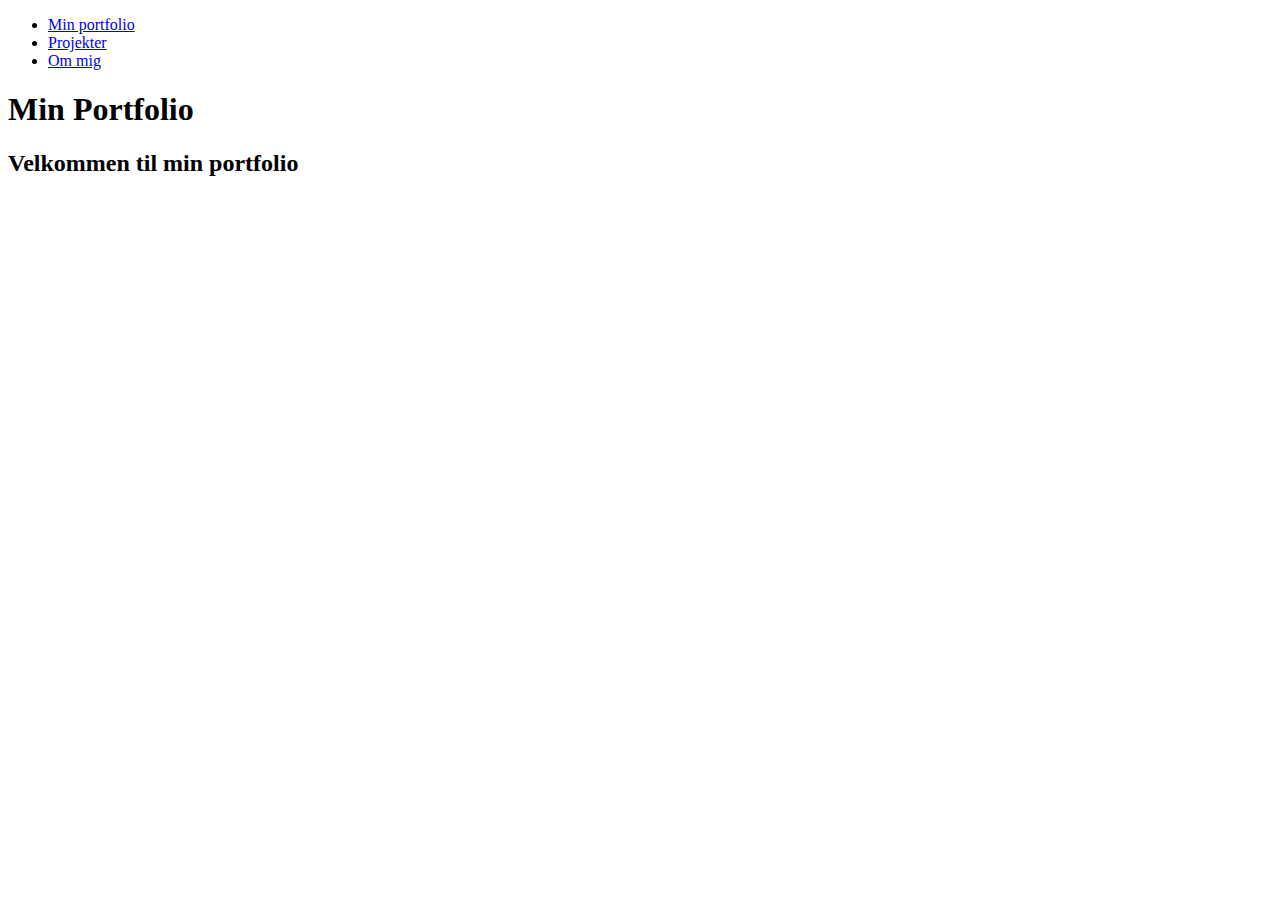
==== index.html @ a17b8558 "indhold" ====
<!DOCTYPE html>
<html lang="en">
  <head>
    <meta charset="UTF-8" />
    <meta name="viewport" content="width=device-width, initial-scale=1.0" />
    <title>Portfolio</title>
  </head>
  <body>
    <header>
      <div class="logo">
        <a href="index.html">
      </div>
      <nav>
        <ul class="menu">
          <li><a href="index.html" class="forside">Min portfolio</a></li>
          <li>
            <a href="projekter.html" class="projekter">Projekter</a>
          </li>
          <li>
            <a href="om_mig.html" class="om_mig">Om mig</a>
          </li>
        </ul>
        <div class="burger">
          <div class="line"></div>
          <div class="line"></div>
          <div class="line"></div>
        </div>
      </nav>
    </header>
    <main>
        <h1>Min Portfolio</h1>
        <h2>Velkommen til min portfolio</h2>
        <div class="knap"></div>
    </main>
    <footer>

    </footer>
  </body>
</html>
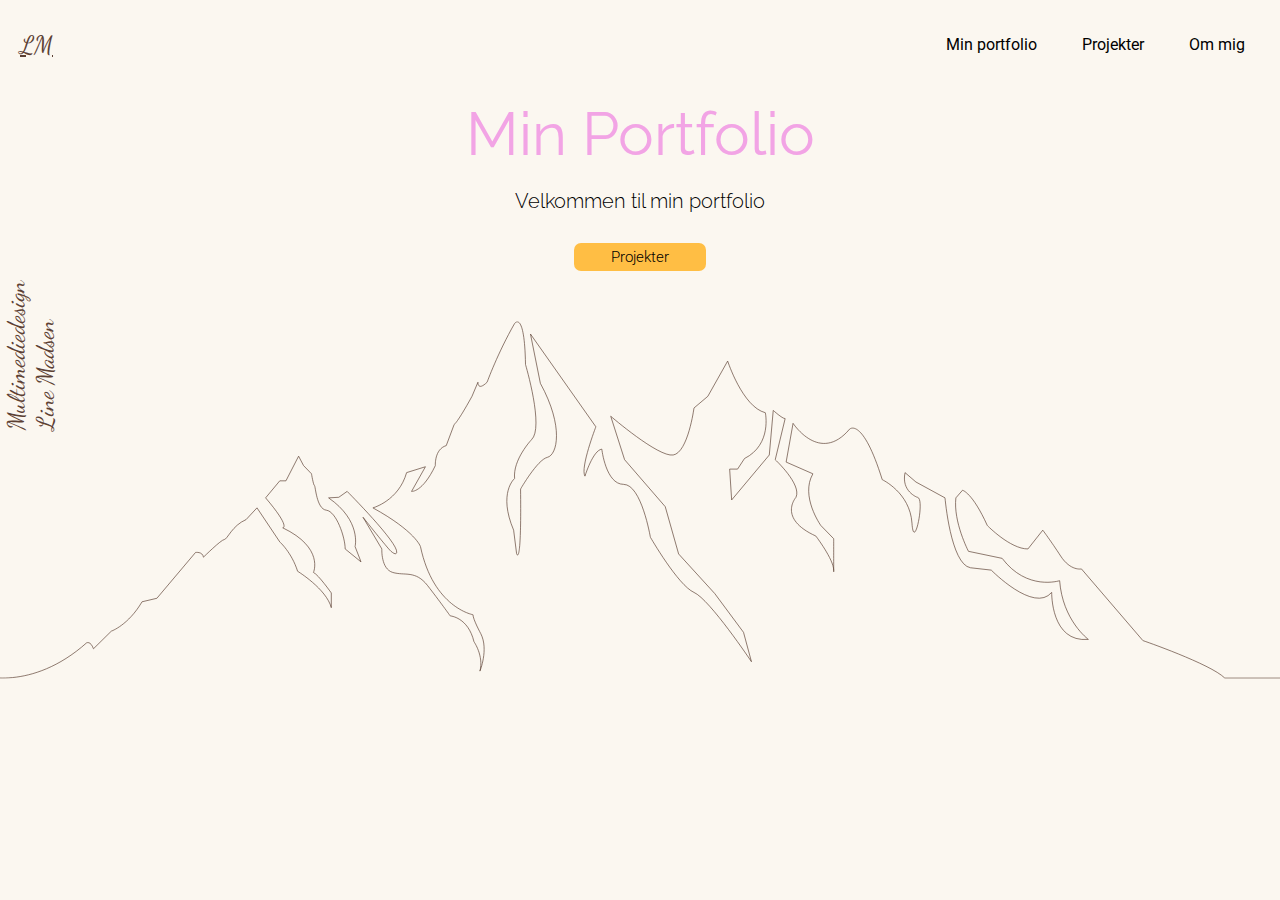
==== commit 1baf9553: "mobil og desktop 1" ====
--- a/index.html
+++ b/index.html
@@ -4,11 +4,21 @@
     <meta charset="UTF-8" />
     <meta name="viewport" content="width=device-width, initial-scale=1.0" />
     <title>Portfolio</title>
+    <link rel="stylesheet" href="style.css" />
+    <link rel="preconnect" href="https://fonts.googleapis.com" />
+    <link rel="preconnect" href="https://fonts.gstatic.com" crossorigin />
+    <link href="https://fonts.googleapis.com/css2?family=Bebas+Neue&family=Dancing+Script:wght@400..700&family=Lora:ital,wght@0,400..700;1,400..700&family=Pirata+One&family=Roboto+Slab:wght@100..900&family=Roboto:ital,wght@0,100;0,300;0,400;0,500;0,700;0,900;1,100;1,300;1,400;1,500;1,700;1,900&display=swap" rel="stylesheet" />
+    <link rel="preconnect" href="https://fonts.googleapis.com" />
+    <link rel="preconnect" href="https://fonts.gstatic.com" crossorigin />
+    <link href="https://fonts.googleapis.com/css2?family=Bebas+Neue&family=Dancing+Script:wght@400..700&family=Lora:ital,wght@0,400..700;1,400..700&family=Pirata+One&family=Raleway:ital,wght@0,100..900;1,100..900&family=Roboto+Slab:wght@100..900&family=Roboto:ital,wght@0,100;0,300;0,400;0,500;0,700;0,900;1,100;1,300;1,400;1,500;1,700;1,900&display=swap" rel="stylesheet" />
+    <link rel="preconnect" href="https://fonts.googleapis.com" />
+    <link rel="preconnect" href="https://fonts.gstatic.com" crossorigin />
+    <link href="https://fonts.googleapis.com/css2?family=Bebas+Neue&family=Dancing+Script:wght@400..700&family=Lora:ital,wght@0,400..700;1,400..700&family=Pirata+One&family=Raleway:ital,wght@0,100..900;1,100..900&family=Roboto+Slab:wght@100..900&family=Roboto:ital,wght@0,100;0,300;0,400;0,500;0,700;0,900;1,100;1,300;1,400;1,500;1,700;1,900&display=swap" rel="stylesheet" />
   </head>
   <body>
     <header>
       <div class="logo">
-        <a href="index.html">
+        <a href="index.html">LM</a>
       </div>
       <nav>
         <ul class="menu">
@@ -28,12 +38,18 @@
       </nav>
     </header>
     <main>
-        <h1>Min Portfolio</h1>
-        <h2>Velkommen til min portfolio</h2>
-        <div class="knap"></div>
+      <h1>Min Portfolio</h1>
+      <h2>Velkommen til min portfolio</h2>
+      <div class="lodret">
+        <div>Multimediedesign</div>
+        <div>Line Madsen</div>
+      </div>
+      <div class="knap">
+        <a href="projekter.html">Projekter</a>
+      </div>
+      <img class="bjerg" src="billeder/Vector.svg" alt="bjerg" />
     </main>
-    <footer>
-
-    </footer>
+    <footer></footer>
+    <script src="menu.js"></script>
   </body>
 </html>
--- a/style.css
+++ b/style.css
@@ -0,0 +1,391 @@
+/* RESET */
+* {
+  margin: 0;
+  padding: 0;
+  box-sizing: border-box;
+}
+
+img {
+  width: 100%;
+  height: auto;
+  display: block;
+}
+
+html {
+  background-color: #fbf7f0;
+}
+
+main {
+  max-width: 1100px;
+  margin: 0 auto;
+}
+
+/*MOBIL*/
+
+header {
+  display: flex;
+  justify-content: space-between; /* Placerer logo og menu på hver sin side */
+  align-items: center;
+  padding: 20px;
+}
+
+.menu {
+  display: flex;
+  list-style: none;
+  padding: 0;
+  gap: 15px;
+  display: none;
+}
+
+.menu a {
+  display: block;
+  text-decoration: none;
+}
+
+.burger {
+  cursor: pointer;
+  display: block;
+  width: 20px;
+  align-self: flex-end;
+}
+
+.burger .line {
+  width: 100%;
+  height: 2px;
+  background-color: #5c4033;
+  margin-bottom: 5px;
+  transition: 0.2s linear;
+}
+
+.burger.active .line:nth-child(1) {
+  transform: rotate(45deg) translate(5px, 5px);
+  transition: 0.2s linear;
+}
+.burger.active .line:nth-child(2) {
+  opacity: 0;
+  transition: 0.2s linear;
+}
+.burger.active .line:nth-child(3) {
+  transform: rotate(-45deg) translate(5px, -5px);
+  transition: 0.2s linear;
+}
+nav.active .menu {
+  display: block;
+  background-color: #ffffff;
+  position: absolute;
+  left: 0;
+  width: 100%;
+  box-shadow: 0 10px 10px rgba(0, 0, 0, 0.1);
+}
+
+nav.active .menu li {
+  margin: 10px 20px;
+}
+nav.active .menu a {
+  font-size: 20px;
+  color: #f2a4e5;
+  font-family: "roboto";
+}
+
+.logo {
+  font-family: "dancing script";
+  font-weight: 400;
+  font-size: 25px;
+}
+
+.logo a {
+  color: #5c4033;
+}
+
+.bjerg {
+  width: 100%;
+  object-fit: cover;
+  margin-top: 100px;
+}
+
+h1 {
+  font-family: "raleway";
+  font-size: 60px;
+  font-weight: 400;
+  color: #f2a4e5;
+  text-align: center;
+  padding-top: 10px;
+  padding-bottom: 10px;
+}
+
+h2 {
+  font-family: "raleway";
+  font-size: 20px;
+  font-weight: 300;
+  text-align: center;
+  margin-top: 10px;
+}
+
+h3 {
+  display: none;
+}
+
+p {
+  font-family: "roboto";
+  font-size: 15px;
+  font-weight: 300;
+  padding-top: 5px;
+  padding-right: 10px;
+  padding-left: 10px;
+  padding-bottom: 10px;
+}
+
+p div {
+  display: flex;
+  justify-content: center;
+  text-align: center;
+}
+
+.knap {
+  font-family: "roboto";
+  font-size: 15px;
+  font-weight: 300;
+  display: flex;
+  padding: 5px;
+  border-radius: 7px;
+  width: 12%;
+  justify-content: center;
+  align-items: center;
+  background-color: #ffbe44;
+  margin: 0 auto;
+  margin-top: 30px;
+}
+
+.knap a {
+  text-decoration: none;
+  color: black;
+}
+
+.layout {
+  display: grid;
+  grid-template-columns: 1fr 1fr;
+  gap: 20px;
+  margin-top: 80px;
+  justify-items: center;
+  justify-content: space-evenly;
+}
+
+.box {
+  padding: 60px;
+  background-color: #5c4033;
+  border-radius: 30px;
+  aspect-ratio: 1/1;
+  max-width: 1200px;
+}
+
+.box a {
+  text-decoration: none;
+  color: #5c4033;
+}
+
+.box h2 {
+  color: #fbf7f0;
+  text-align: center;
+}
+
+.button {
+  font-family: "roboto";
+  font-size: 15px;
+  font-weight: 300;
+  display: flex;
+  padding: 5px;
+  border-radius: 7px;
+  justify-content: center;
+  align-items: center;
+  background-color: #ffbe44;
+  margin: 0 auto;
+  margin-top: 10px;
+}
+
+.grid_1-1 img {
+  object-fit: cover;
+  object-position: top center;
+  width: 50%;
+  aspect-ratio: 1/1;
+}
+.grid_1-1 {
+  display: grid;
+  grid-template-columns: 1fr;
+}
+
+.grid_2-1 img {
+  flex-direction: column; /* Placerer billederne under teksten */
+  align-items: center;
+  width: 50%; /* Billedet fylder 80% af bredden på mobil */
+  margin: 0 auto; /* Centrerer billedet */
+}
+
+.mig {
+  display: flex;
+  justify-content: center;
+  align-items: center;
+  margin-top: 20px;
+}
+
+.billede_2 {
+  display: flex; /* Brug Flexbox for at arrangere billederne horisontalt */
+  justify-content: space-between; /* Placer billederne med lige afstand imellem */
+  gap: 5px; /* Afstand mellem billederne */
+}
+
+.billede_2 img {
+  width: 50%; /* Sæt billedernes bredde til 48% af containerens bredde */
+  height: auto; /* Bevar proportionerne af billederne */
+}
+
+.grid_3 {
+  display: flex; /* Brug Flexbox for at arrangere billederne horisontalt */
+  gap: 10px; /* Afstand mellem billederne */
+  width: 100%; /* Sørg for, at containeren fylder hele bredden */
+}
+
+.grid_3 img {
+  width: 32%; /* Gør billederne til at fylde 32% af containerens bredde */
+  height: auto; /* Bevar billedets proportioner */
+  object-fit: contain; /* Sørger for at billederne fylder containeren uden at blive beskåret */
+}
+
+.gul_box {
+  background-color: #ffbe44;
+  margin-bottom: 30px;
+}
+
+.gul_box p {
+  text-align: center;
+}
+
+.gul_box h2 {
+  text-align: center;
+  padding-bottom: 0;
+}
+
+.lodret {
+  display: none;
+}
+
+.billeder_4 {
+  display: flex;
+  flex-wrap: wrap; /* Tillader billederne at bryde linjen */
+  justify-content: space-evenly; /* Jævnt fordelt billeder */
+  gap: 10px; /* Afstand mellem billederne */
+}
+
+.billeder_4 img {
+  width: 45%; /* Billederne fylder 45% af containerens bredde */
+  height: auto; /* Beholder billedets proportioner */
+  object-fit: contain;
+}
+
+/*DESKTOP*/
+
+@media (min-width: 850px) {
+  p {
+    line-height: 1.8;
+  }
+
+  .burger {
+    display: none;
+  }
+
+  header {
+    justify-content: space-between;
+  }
+
+  .menu {
+    display: flex;
+    list-style: none;
+  }
+
+  .menu a {
+    color: black;
+    padding: 15px;
+    font-family: "roboto";
+  }
+
+  .menu a:hover {
+    color: #ffbe44;
+  }
+
+  .layout {
+    display: flex;
+    justify-content: space-between;
+  }
+
+  .grid_1-1 {
+    display: grid;
+    grid-template-columns: 1fr 1fr;
+    width: 100%;
+  }
+
+  .grid_1-1 img {
+    width: 100%;
+  }
+
+  .grid_1-1 p {
+    padding-top: 20px;
+    padding-left: 10px;
+  }
+
+  .grid_2-1 {
+    display: grid;
+    grid-template-columns: 2fr 1fr;
+  }
+
+  .grid_2-1 img {
+    width: 100%;
+    object-fit: cover;
+  }
+
+  .billede_2 {
+    display: flex; /* Brug Flexbox for at arrangere billederne horisontalt */
+    justify-content: space-between; /* Placer billederne med lige afstand imellem */
+    gap: 10px; /* Afstand mellem billederne */
+  }
+
+  .billede_2 img {
+    width: 50%; /* Sæt billedernes bredde til 48% af containerens bredde */
+    height: auto; /* Bevar proportionerne af billederne */
+  }
+
+  .lodret {
+    font-family: "dancing script";
+    writing-mode: vertical-rl; /* Ændrer tekstretningen til lodret fra højre mod venstre */
+    transform: rotate(180deg); /* Roterer teksten for at gøre den læselig fra top til bund */
+    font-size: 1.5rem;
+    color: #5c4033; /* Juster tekststørrelse */
+    padding: 20px;
+    position: absolute; /* Placering af teksten */
+    left: 80px; /* Juster tekstens placering fra venstre kant */
+    top: 50%; /* Placerer teksten centralt i forhold til højden */
+    transform-origin: top left; /* Sørger for at rotationen starter fra toppen til venstre */
+    white-space: nowrap;
+    display: flex; /* Brug flexbox til at organisere teksten */
+    flex-direction: column; /* Placer tekstlinjerne vertikalt */
+    align-items: flex-start;
+  }
+
+  .gul_box {
+    display: grid;
+    grid-template-columns: 1fr 1fr;
+    margin-bottom: 30px;
+  }
+
+  .knap {
+    margin-bottom: 40px;
+  }
+
+  .bjerg {
+    width: 100%; /* Start med fuld bredde */
+    height: auto; /* Behold proportionaliteten */
+    display: block; /* Sørger for at billedet opfører sig som en blok */
+    margin: 0 auto; /* Centrerer billedet horisontalt */
+    transform: scale(1.2); /* Gør billedet 120% af sin oprindelige størrelse */
+    transform-origin: center;
+    margin-top: 80px;
+  }
+}
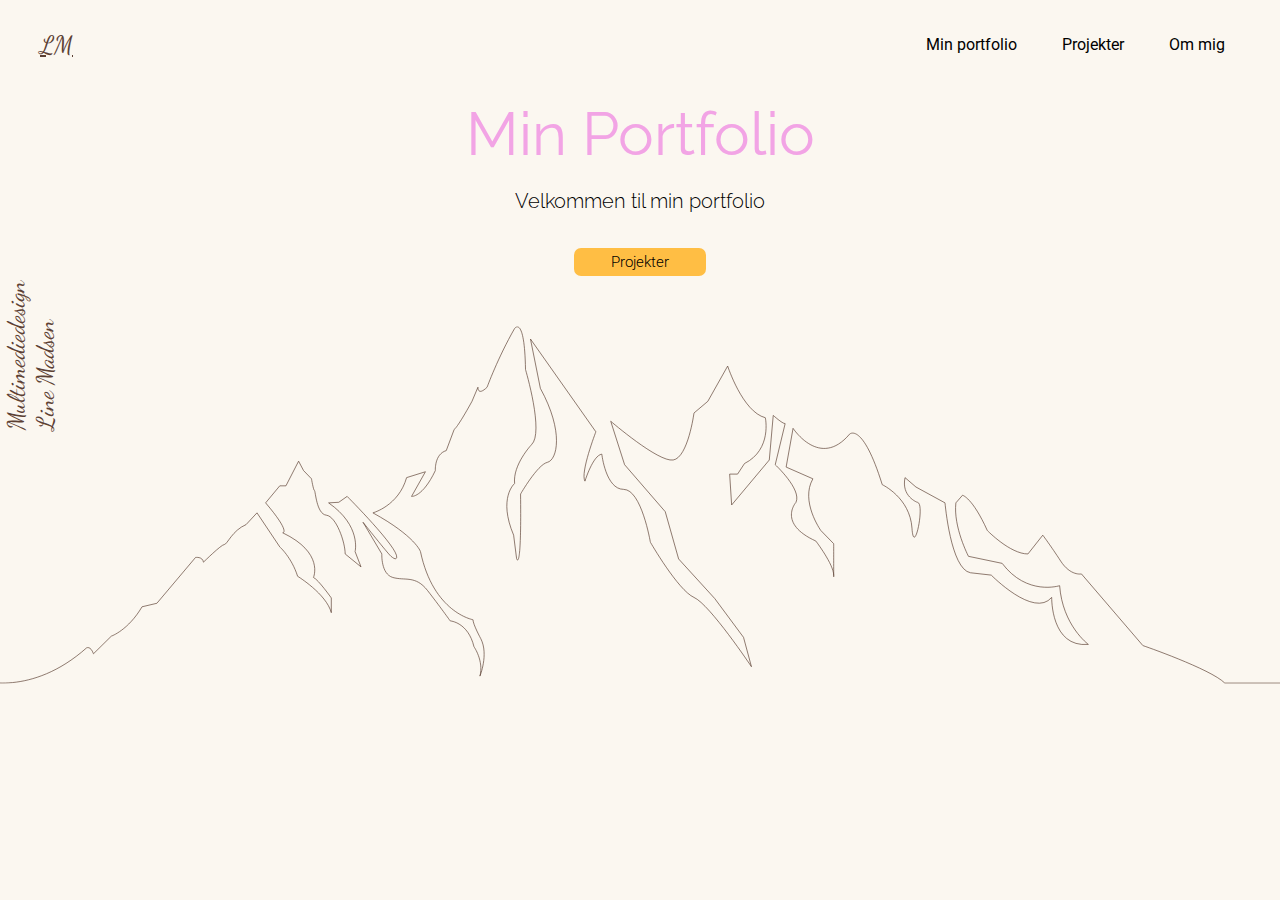
==== commit 94d25d98: "favicon" ====
--- a/index.html
+++ b/index.html
@@ -14,6 +14,11 @@
     <link rel="preconnect" href="https://fonts.googleapis.com" />
     <link rel="preconnect" href="https://fonts.gstatic.com" crossorigin />
     <link href="https://fonts.googleapis.com/css2?family=Bebas+Neue&family=Dancing+Script:wght@400..700&family=Lora:ital,wght@0,400..700;1,400..700&family=Pirata+One&family=Raleway:ital,wght@0,100..900;1,100..900&family=Roboto+Slab:wght@100..900&family=Roboto:ital,wght@0,100;0,300;0,400;0,500;0,700;0,900;1,100;1,300;1,400;1,500;1,700;1,900&display=swap" rel="stylesheet" />
+    <link
+      rel="icon"
+      type="image/svg+xml"
+      href="data:image/svg+xml,<svg xmlns=%22http://www.w3.org/2000/svg%22 width=%22256%22 height=%22256%22 viewBox=%220 0 100 100%22><rect width=%22100%22 height=%22100%22 rx=%2220%22 fill=%22%23fbf7f0%22></rect><path d=%22M36.65 74.21L36.65 74.21Q34.49 74.21 31.88 73.31Q29.27 72.41 26.51 71.12Q23.75 69.83 21.05 68.63L21.05 68.63Q19.55 70.31 17.93 71.24Q16.31 72.17 14.39 72.17L14.39 72.17Q12.47 72.17 11.12 71.27Q9.77 70.37 9.08 69.14Q8.39 67.91 8.39 66.95L8.39 66.95Q8.39 65.87 9.38 65.09Q10.37 64.31 12.77 64.31L12.77 64.31Q14.33 64.31 16.22 64.67Q18.11 65.03 20.15 65.57L20.15 65.57Q21.59 63.05 22.82 59.69Q24.05 56.33 25.25 52.55Q26.45 48.77 27.65 44.99L27.65 44.99Q24.89 44.09 23.30 42.35Q21.71 40.61 21.71 38.57L21.71 38.57Q21.71 37.49 22.16 36.41Q22.61 35.33 23.45 34.58Q24.29 33.83 25.43 33.83L25.43 33.83Q25.01 34.43 24.83 35.57Q24.65 36.71 24.65 37.55L24.65 37.55Q24.65 39.83 25.61 41.36Q26.57 42.89 28.07 43.73L28.07 43.73Q29.27 40.13 30.56 36.92Q31.85 33.71 33.41 31.19Q34.97 28.67 36.83 27.23Q38.69 25.79 40.97 25.79L40.97 25.79Q42.17 25.79 43.52 26.33Q44.87 26.87 45.83 28.19Q46.79 29.51 46.79 31.91L46.79 31.91Q46.79 33.95 45.95 36.32Q45.11 38.69 43.37 40.82Q41.63 42.95 38.93 44.30Q36.23 45.65 32.57 45.71L32.57 45.71Q32.51 45.71 32.30 45.71Q32.09 45.71 31.43 45.71L31.43 45.71Q30.23 49.37 28.88 53.15Q27.53 56.93 26.03 60.32Q24.53 63.71 22.79 66.35L22.79 66.35Q25.55 67.19 28.37 68.06Q31.19 68.93 33.83 69.50Q36.47 70.07 38.69 70.07L38.69 70.07Q39.95 70.07 40.97 69.83Q41.99 69.59 42.95 69.11L42.95 69.11Q41.99 71.87 40.40 73.04Q38.81 74.21 36.65 74.21ZM14.15 70.43L14.15 70.43Q15.47 70.43 16.64 69.71Q17.81 68.99 18.77 67.67L18.77 67.67Q16.91 66.89 15.14 66.38Q13.37 65.87 11.93 65.87L11.93 65.87Q10.79 65.87 10.37 66.17Q9.95 66.47 9.95 67.01L9.95 67.01Q9.95 68.03 11.12 69.23Q12.29 70.43 14.15 70.43ZM31.79 44.57L31.79 44.57Q34.49 44.57 36.68 43.04Q38.87 41.51 40.40 39.20Q41.93 36.89 42.74 34.49Q43.55 32.09 43.55 30.29L43.55 30.29Q43.55 28.55 42.89 27.92Q42.23 27.29 41.39 27.29L41.39 27.29Q39.53 27.29 37.91 29.69Q36.29 32.09 34.82 36.02Q33.35 39.95 31.79 44.57ZM46.01 74.21L46.01 74.21Q46.37 73.37 47.99 69.80Q49.61 66.23 52.22 60.50Q54.83 54.77 58.10 47.48Q61.37 40.19 65.03 32.03L65.03 32.03Q65.21 31.61 65.42 30.92Q65.63 30.23 65.63 29.57L65.63 29.57Q65.63 28.91 65.24 28.46Q64.85 28.01 63.59 28.01L63.59 28.01Q61.07 28.01 59.42 29.72Q57.77 31.43 56.96 33.95Q56.15 36.47 56.15 38.93L56.15 38.93Q56.15 39.53 56.18 39.95Q56.21 40.37 56.27 40.79L56.27 40.79Q55.13 40.79 54.44 39.98Q53.75 39.17 53.42 38Q53.09 36.83 53.09 35.87L53.09 35.87Q53.09 33.89 54.17 32.09Q55.25 30.29 56.96 28.85Q58.67 27.41 60.74 26.60Q62.81 25.79 64.79 25.79L64.79 25.79Q66.77 25.79 68.12 26.90Q69.47 28.01 70.16 30.89Q70.85 33.77 70.85 39.23L70.85 39.23Q70.85 42.95 70.58 47.15Q70.31 51.35 70.01 55.43Q69.71 59.51 69.59 62.87L69.59 62.87Q70.55 59.21 72.32 55.07Q74.09 50.93 76.22 46.82Q78.35 42.71 80.45 39.11Q82.55 35.51 84.23 32.87Q85.91 30.23 86.69 29.03L86.69 29.03Q87.53 27.83 88.13 27.20Q88.73 26.57 89.69 26.57L89.69 26.57Q90.53 26.57 91.61 26.99L91.61 26.99Q91.19 28.07 90.44 30.20Q89.69 32.33 88.91 35.39L88.91 35.39Q87.95 39.05 86.99 43.70Q86.03 48.35 85.22 53.15Q84.41 57.95 83.93 62.18Q83.45 66.41 83.45 69.29L83.45 69.29Q83.45 70.61 83.57 71.33Q83.69 72.05 83.90 72.62Q84.11 73.19 84.35 74.21L84.35 74.21Q82.31 74.21 81.23 73.55Q80.15 72.89 79.79 71.42Q79.43 69.95 79.43 67.49L79.43 67.49Q79.43 60.35 81.26 52.16Q83.09 43.97 85.43 35.15L85.43 35.15Q83.69 37.37 81.80 40.76Q79.91 44.15 78.02 48.08Q76.13 52.01 74.42 55.94Q72.71 59.87 71.39 63.23Q70.07 66.59 69.35 68.81L69.35 68.81Q68.99 68.93 68.87 68.99Q68.75 69.05 68.45 69.05L68.45 69.05Q66.83 69.05 66.32 67.13Q65.81 65.21 65.81 61.73L65.81 61.73Q65.81 59.27 65.96 55.88Q66.11 52.49 66.29 48.89Q66.47 45.29 66.62 41.96Q66.77 38.63 66.77 36.23L66.77 36.23Q66.77 35.03 66.74 34.25Q66.71 33.47 66.65 32.87L66.65 32.87Q61.85 44.03 58.61 51.92Q55.37 59.81 53.18 64.73Q50.99 69.65 49.31 71.93Q47.63 74.21 46.01 74.21Z%22 fill=%22%235c4033%22></path></svg>"
+    />
   </head>
   <body>
     <header>
--- a/style.css
+++ b/style.css
@@ -13,6 +13,8 @@
 
 html {
   background-color: #fbf7f0;
+  padding-left: 20px;
+  padding-right: 20px;
 }
 
 main {
@@ -105,7 +107,7 @@
 
 h1 {
   font-family: "raleway";
-  font-size: 60px;
+  font-size: 40px;
   font-weight: 400;
   color: #f2a4e5;
   text-align: center;
@@ -118,7 +120,8 @@
   font-size: 20px;
   font-weight: 300;
   text-align: center;
-  margin-top: 10px;
+  padding-top: 10px;
+  padding-bottom: 5px;
 }
 
 h3 {
@@ -127,7 +130,7 @@
 
 p {
   font-family: "roboto";
-  font-size: 15px;
+  font-size: 14px;
   font-weight: 300;
   padding-top: 5px;
   padding-right: 10px;
@@ -154,11 +157,16 @@
   background-color: #ffbe44;
   margin: 0 auto;
   margin-top: 30px;
+  margin-bottom: 30px;
 }
 
 .knap a {
   text-decoration: none;
   color: black;
+}
+
+.knap a:hover {
+  color: #fbf7f0;
 }
 
 .layout {
@@ -166,8 +174,6 @@
   grid-template-columns: 1fr 1fr;
   gap: 20px;
   margin-top: 80px;
-  justify-items: center;
-  justify-content: space-evenly;
 }
 
 .box {
@@ -176,11 +182,16 @@
   border-radius: 30px;
   aspect-ratio: 1/1;
   max-width: 1200px;
+  margin: 0 auto; /* Centrerer boksene */
 }
 
 .box a {
   text-decoration: none;
-  color: #5c4033;
+  color: black;
+}
+
+.box a:hover {
+  color: #fbf7f0;
 }
 
 .box h2 {
@@ -281,11 +292,34 @@
   object-fit: contain;
 }
 
+.linje {
+  padding-top: 10px;
+  padding-bottom: 10px;
+}
+
+.website {
+  text-align: center;
+}
+
+.website a {
+  text-decoration: none;
+  color: black;
+}
+
+a:hover {
+  color: #f2a4e5;
+}
+
 /*DESKTOP*/
 
 @media (min-width: 850px) {
   p {
-    line-height: 1.8;
+    line-height: 1.6;
+    font-size: 16px;
+  }
+
+  h1 {
+    font-size: 60px;
   }
 
   .burger {
